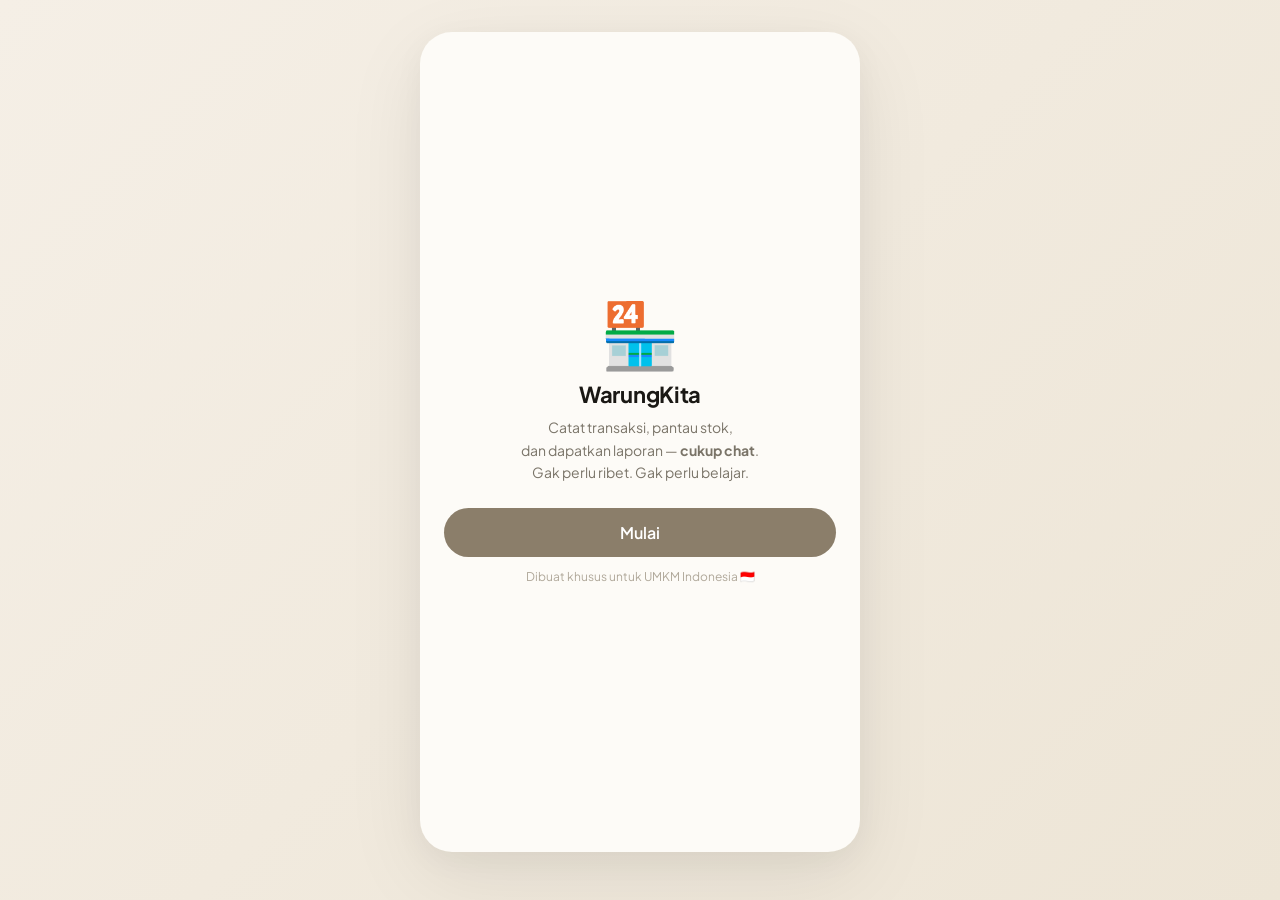
==== frontend/index.html @ 27dd6af1 "feat(warungkita): major feature overhaul — 8 core features + stress test fixes New features: - 100% " ====
<!DOCTYPE html>
<html lang="id">
<head>
<meta charset="UTF-8">
<meta name="viewport" content="width=device-width, initial-scale=1.0, viewport-fit=cover">
<meta name="theme-color" content="#8b7e6a">
<meta name="apple-mobile-web-app-capable" content="yes">
<meta name="apple-mobile-web-app-status-bar-style" content="default">
<meta name="apple-mobile-web-app-title" content="WarungKita">
<meta name="mobile-web-app-capable" content="yes">
<meta name="description" content="Catat transaksi, pantau stok, dan dapatkan laporan — cukup chat. Khusus UMKM Indonesia.">
<title>WarungKita</title>
<link rel="icon" type="image/svg+xml" href="favicon.svg">
<link rel="apple-touch-icon" href="favicon.svg">
<link rel="manifest" href="manifest.json">
<link href="https://fonts.googleapis.com/css2?family=Plus+Jakarta+Sans:wght@400;500;600;700&display=swap" rel="stylesheet">
<link rel="stylesheet" href="style.css">
</head>
<body>

<div class="phone" id="app">

  <!-- ONBOARDING -->
  <div id="onboarding" class="onboarding active">
    <div class="onboard-icon">🏪</div>
    <div class="onboard-title">WarungKita</div>
    <div class="onboard-desc">
      Catat transaksi, pantau stok,<br>
      dan dapatkan laporan — <strong>cukup chat</strong>.<br>
      Gak perlu ribet. Gak perlu belajar.
    </div>
    <button class="start-btn" id="btnMulai">Mulai</button>
    <div class="tagline">Dibuat khusus untuk UMKM Indonesia 🇮🇩</div>
  </div>

  <!-- SETUP NAMA WARUNG -->
  <div id="setup" class="onboarding">
    <div class="onboard-icon">✍️</div>
    <div class="onboard-title">Nama Warung</div>
    <div class="onboard-desc">Masukin nama warung kamu biar<br>kita bisa bantu catat jualan~</div>
    <input type="text" class="setup-input" id="inputNama" placeholder="Contoh: Soto Sapi Nana Wulan">
    <button class="start-btn" id="btnSetup" style="margin-top:16px">Gas mulai 👍</button>
  </div>

  <!-- MAIN CHAT -->
  <div id="main-chat" class="main-chat">
    <!-- HEADER -->
    <div class="header">
      <div class="header-top">
        <div class="header-left">
          <span class="header-title">WarungKita</span>
          <button class="tutup-btn" id="btnTutupHeader">🔒 Tutup</button>
        </div>
        <div class="header-actions">
          <button class="header-icon-btn" id="btnInstallManual" title="Pasang sebagai app" aria-label="Pasang app">
            <svg viewBox="0 0 24 24" fill="none" stroke="currentColor" stroke-width="2.4" stroke-linecap="round" stroke-linejoin="round" aria-hidden="true">
              <path d="M21 15v4a2 2 0 0 1-2 2H5a2 2 0 0 1-2-2v-4"/>
              <polyline points="7 10 12 15 17 10"/>
              <line x1="12" y1="15" x2="12" y2="3"/>
            </svg>
          </button>
          <button class="header-icon" id="btnReset" title="Reset data" aria-label="Reset data">
            <svg viewBox="0 0 24 24" fill="none" stroke="currentColor" stroke-width="2.2" stroke-linecap="round" stroke-linejoin="round" aria-hidden="true">
              <circle cx="12" cy="12" r="3"/>
              <path d="M19.4 15a1.65 1.65 0 0 0 .33 1.82l.06.06a2 2 0 0 1 0 2.83 2 2 0 0 1-2.83 0l-.06-.06a1.65 1.65 0 0 0-1.82-.33 1.65 1.65 0 0 0-1 1.51V21a2 2 0 0 1-4 0v-.09A1.65 1.65 0 0 0 9 19.4a1.65 1.65 0 0 0-1.82.33l-.06.06a2 2 0 0 1-2.83 0 2 2 0 0 1 0-2.83l.06-.06a1.65 1.65 0 0 0 .33-1.82 1.65 1.65 0 0 0-1.51-1H3a2 2 0 0 1 0-4h.09A1.65 1.65 0 0 0 4.6 9a1.65 1.65 0 0 0-.33-1.82l-.06-.06a2 2 0 0 1 0-2.83 2 2 0 0 1 2.83 0l.06.06a1.65 1.65 0 0 0 1.82.33H9a1.65 1.65 0 0 0 1-1.51V3a2 2 0 0 1 4 0v.09a1.65 1.65 0 0 0 1 1.51 1.65 1.65 0 0 0 1.82-.33l.06-.06a2 2 0 0 1 2.83 0 2 2 0 0 1 0 2.83l-.06.06a1.65 1.65 0 0 0-.33 1.82V9a1.65 1.65 0 0 0 1.51 1H21a2 2 0 0 1 0 4h-.09a1.65 1.65 0 0 0-1.51 1z"/>
            </svg>
          </button>
        </div>
      </div>
      <div class="warung-name" id="displayNama">-</div>
      <div class="warung-status" id="statusBar">
        <span class="dot" id="statusDot"></span>
        <span id="statusText">Siap bantu catat transaksi</span>
      </div>
    </div>

    <!-- QUICK ACTIONS -->
    <div class="quick-actions" id="quickActions">
      <button class="q-chip" data-cmd="catat">📝 Catat jualan</button>
      <button class="q-chip" data-cmd="pengeluaran">💸 Pengeluaran</button>
      <button class="q-chip" data-cmd="riwayat">📋 Riwayat</button>
      <button class="q-chip" data-cmd="laporan">📊 Laporan hari ini</button>
      <button class="q-chip" data-cmd="stok">📦 Cek stok</button>
      <button class="q-chip" data-cmd="utang">💳 Utang</button>
      <button class="q-chip" data-cmd="target">🎯 Target</button>
      <button class="q-chip" data-cmd="tutup">🔒 Tutup</button>
      <button class="q-chip" data-cmd="buka">🌅 Buka lagi</button>
    </div>

    <!-- CHAT AREA -->
    <div class="chat-area" id="chatArea">
      <!-- messages rendered here by JS -->
    </div>

    <!-- INPUT BAR -->
    <div class="input-bar" id="inputBar">
      <input class="input-field" id="chatInput" type="text" placeholder="Ketik di sini..." autocomplete="off" autocorrect="off" autocapitalize="off" spellcheck="false">
      <button class="send-btn" id="btnSend" aria-label="Kirim pesan">➤</button>
    </div>
  </div>

  <!-- MODALS -->
  <div class="modal-overlay" id="modalTutup">
    <div class="modal-box">
      <div class="modal-icon">🛌</div>
      <div class="modal-title">Mau tutup warung sekarang?</div>
      <div class="modal-desc">Nanti kita rekap dulu jualan hari ini yaa~</div>
      <div class="modal-actions">
        <button class="modal-btn secondary" onclick="closeModal('modalTutup')">Nanti dulu</button>
        <button class="modal-btn primary" id="btnTutupYa">Mau 👍</button>
      </div>
    </div>
  </div>

  <div class="modal-overlay" id="modalRekap">
    <div class="modal-box" style="text-align:left">
      <div class="modal-icon" style="text-align:center">📋</div>
      <div class="modal-title" style="text-align:center">Rekap Hari Ini</div>
      <div class="modal-desc" style="text-align:center" id="rekapDate">-</div>
      <div id="rekapContent"></div>
      <div class="rekap-share-row" id="rekapShareRow" style="display:none">
        <button class="modal-btn secondary" id="btnRekapCopy" style="flex:1;min-width:0">📋 Salin Laporan</button>
        <button class="modal-btn green" id="btnRekapWA" style="flex:1;min-width:0">🔗 Share WhatsApp</button>
      </div>
      <div class="modal-actions" style="flex-direction:column;margin-top:16px">
        <button class="modal-btn primary" style="width:100%" id="btnRekapTutup">Sip, tutup 👌</button>
      </div>
    </div>
  </div>

  <div class="modal-overlay" id="modalBuka">
    <div class="modal-box">
      <div class="modal-icon">🤔</div>
      <div class="modal-title" id="modalBukaTitle">Masih awal nih..</div>
      <div class="modal-desc" id="modalBukaDesc">-</div>
      <div class="modal-actions">
        <button class="modal-btn secondary" id="btnBukaTutup">Gpp, tutup aja</button>
        <button class="modal-btn green" id="btnBukaLanjut">Mau 👍</button>
      </div>
    </div>
  </div>

  <div class="closed-overlay" id="closedOverlay">
    <div class="closed-icon">🌙</div>
    <div class="closed-title">Warung Tutup</div>
    <div class="closed-desc">Udah selesai jualan hari ini?<br>Tenang, datanya aman tersimpan.</div>
    <button class="buka-btn" id="btnBukaLagi">🔓 Buka lagi</button>
  </div>

</div>

<!-- PWA INSTALL BANNER -->
<div class="install-banner" id="installBanner" role="dialog" aria-label="Install WarungKita">
  <div class="install-banner-icon">🏪</div>
  <div class="install-banner-text">
    <div class="install-banner-title">Pasang WarungKita</div>
    <div class="install-banner-desc">Akses cepet dari home screen</div>
  </div>
  <button class="install-banner-btn" id="installBtn">Pasang</button>
  <button class="install-banner-close" id="installClose" aria-label="Tutup">✕</button>
</div>

<script src="app.js"></script>
</body>
</html>
---- frontend/style.css ----
/* ===== WarungKita - Responsive + PWA-Ready ===== */
*{margin:0;padding:0;box-sizing:border-box}
:root{
  --bg:#FDFBF7;
  --sage:#8b7e6a;
  --sage-dark:#6f6253;
  --sage-light:#a0937e;
  --ink:#1a1814;
  --ink-soft:#5a5245;
  --line:#e8e3d9;
  --chip:#f0ede6;
  --green:#6fcf97;
  --red:#eb5757;
  --radius:32px;
  --shadow:0 24px 80px rgba(0,0,0,0.08),0 8px 32px rgba(0,0,0,0.04);
}
/* CRITICAL: lock the outer viewport so .phone stays perfectly solid during
   Android Chrome URL bar collapse/expand gestures. The flex centering + body
   scroll chain caused the entire UI to drift up/down on touch. We instead
   use fixed positioning: the body becomes a single-positioned wrapper, .phone
   fills the entire viewport (minus safe-area), and inner .chat-area handles
   scrolling. */
html,body{
  height:100%;
  overflow:hidden;
  position:fixed;
  top:0;left:0;right:0;bottom:0;
  width:100%;
  overscroll-behavior:none;
  touch-action:manipulation;
}
body{
  font-family:'Plus Jakarta Sans',-apple-system,BlinkMacSystemFont,sans-serif;
  background:#FDFBF7;
  padding:env(safe-area-inset-top) env(safe-area-inset-right) env(safe-area-inset-bottom) env(safe-area-inset-left);
  -webkit-font-smoothing:antialiased;
  -webkit-tap-highlight-color:transparent;
}
.phone{
  width:100%;max-width:420px;margin:0 auto;background:var(--bg);
  border-radius:0;overflow:hidden;position:relative;
  height:100%;display:flex;flex-direction:column;
  box-shadow:var(--shadow);
}
/* Re-add rounded corners when there's enough height (>= 700px) */
@media (min-height:700px){
  body{padding:16px;padding-top:max(16px,env(safe-area-inset-top));padding-bottom:max(16px,env(safe-area-inset-bottom))}
  .phone{border-radius:var(--radius);height:calc(100% - 32px);max-height:900px}
}

/* HEADER */
.header{background:linear-gradient(135deg,#8b7e6a,#a0937e);padding:20px 20px 16px;color:#fff;flex-shrink:0;position:relative}
.header-top{display:flex;justify-content:space-between;align-items:center;margin-bottom:4px;min-height:36px}
.header-left{display:flex;align-items:center;gap:8px;flex:1;min-width:0}
.header-title{font-size:13px;font-weight:500;opacity:0.85;letter-spacing:0.3px;white-space:nowrap;overflow:hidden;text-overflow:ellipsis}
.header-actions{display:flex;align-items:center;gap:8px;flex-shrink:0}
.header-icon-btn{
  width:36px;height:36px;
  background:rgba(255,255,255,0.2);border:1.5px solid rgba(255,255,255,0.35);border-radius:50%;
  display:flex;align-items:center;justify-content:center;
  cursor:pointer;
  -webkit-tap-highlight-color:transparent;
  transition:transform 0.15s,background 0.15s;
  flex-shrink:0;
}
.header-icon-btn:active{transform:scale(0.92);background:rgba(255,255,255,0.3)}
.header-icon-btn svg{width:18px;height:18px;display:block;color:#fff;stroke-width:2.4}
.tutup-btn{padding:6px 14px;background:rgba(255,255,255,0.2);border:1.5px solid rgba(255,255,255,0.35);border-radius:16px;color:#fff;font-size:12px;font-weight:500;cursor:pointer;font-family:inherit;transition:background 0.2s;-webkit-tap-highlight-color:transparent}
.tutup-btn:active{background:rgba(255,255,255,0.35)}
/* GEAR ICON — solid white circle + visible dark SVG for contrast */
.header-icon{
  width:36px;height:36px;
  background:#fff;border:2px solid #fff;border-radius:50%;
  display:flex;align-items:center;justify-content:center;
  cursor:pointer;
  box-shadow:0 2px 10px rgba(0,0,0,0.25);
  -webkit-tap-highlight-color:transparent;
  transition:transform 0.15s,box-shadow 0.15s;
  flex-shrink:0;
}
.header-icon:active{transform:scale(0.92);box-shadow:0 1px 4px rgba(0,0,0,0.25)}
.header-icon svg{width:20px;height:20px;display:block;color:#3a342a;stroke-width:2.5}
.warung-name{font-size:20px;font-weight:700;letter-spacing:-0.3px;line-height:1.2;overflow:hidden;text-overflow:ellipsis}
.warung-status{font-size:13px;opacity:0.9;margin-top:2px;display:flex;align-items:center;gap:6px}
.dot{width:7px;height:7px;background:#6fcf97;border-radius:50%;display:inline-block;box-shadow:0 0 0 2px rgba(111,207,151,0.25)}
.dot.merah{background:#eb5757;box-shadow:0 0 0 2px rgba(235,87,87,0.25)}

/* QUICK ACTIONS */
.quick-actions{
  display:flex;gap:8px;padding:12px 16px;overflow-x:auto;scrollbar-width:none;
  flex-shrink:0;-webkit-overflow-scrolling:touch;
  position:relative;scroll-behavior:smooth;
}
/* Right-edge fade indicator — pseudo overlay for reliable rendering */
.quick-actions::after{
  content:"";position:absolute;top:0;right:0;bottom:0;width:48px;
  background:linear-gradient(to right,rgba(253,251,247,0) 0%,rgba(253,251,247,0.95) 70%,var(--bg) 100%);
  pointer-events:none;border-radius:0 var(--radius) 0 0;
  transition:opacity 0.2s;
}
/* Hide fade when scrolled to end */
.quick-actions.scrolled-end::after{opacity:0}
.q-chip-chevron{
  display:inline-flex;align-items:center;justify-content:center;
  width:28px;height:28px;border-radius:50%;
  background:transparent;color:var(--sage);cursor:pointer;border:none;
  flex-shrink:0;-webkit-tap-highlight-color:transparent;
  margin-left:auto;align-self:center;transition:background 0.2s;
}
.q-chip-chevron:active{background:var(--chip)}
.quick-actions::-webkit-scrollbar{display:none}
.q-chip{padding:8px 14px;background:var(--chip);border-radius:20px;font-size:12px;color:var(--ink-soft);white-space:nowrap;border:none;cursor:pointer;font-family:inherit;font-weight:500;transition:background 0.2s;-webkit-tap-highlight-color:transparent}
.q-chip:active{background:#e3dcd0}

/* CHAT AREA */
.chat-area{flex:1;overflow-y:auto;padding:12px 16px;scroll-behavior:smooth;-webkit-overflow-scrolling:touch}
.chat-area::-webkit-scrollbar{width:0}
.date-label{text-align:center;font-size:11px;color:#b0a89a;margin-bottom:12px;font-weight:500}

/* MESSAGES */
.msg-row{display:flex;margin-bottom:10px}
.msg-row.in{justify-content:flex-start}
.msg-row.out{justify-content:flex-end}
.msg{max-width:85%;padding:11px 15px;border-radius:20px;font-size:14px;line-height:1.5;position:relative;word-break:break-word;overflow-wrap:break-word}
.msg.in{background:#f0ede6;color:var(--ink);border-bottom-left-radius:6px}
.msg.out{background:var(--sage);color:#fff;border-bottom-right-radius:6px}
.msg-time{font-size:10px;color:inherit;opacity:0.55;text-align:right;margin-top:3px}
.msg.out .msg-time{color:rgba(255,255,255,0.7)}
.msg.in .msg-time{color:#8b8b8b}
.msg.bot{background:#fff;border:1.5px solid var(--line);border-bottom-left-radius:6px;box-shadow:0 2px 8px rgba(0,0,0,0.03)}
.msg.bot .bot-name{font-weight:600;color:var(--sage);font-size:12px;margin-bottom:3px}
.check-green{display:inline-block;width:14px;height:14px;background:var(--green);border-radius:50%;color:#fff;font-size:9px;text-align:center;line-height:14px;margin-left:4px;vertical-align:middle}

/* BUTTONS IN CHAT */
.chat-btns{display:flex;gap:8px;margin-top:8px;flex-wrap:wrap}
.ok-btn{padding:6px 18px;background:var(--sage);color:#fff;border-radius:20px;font-size:13px;font-weight:500;border:none;cursor:pointer;font-family:inherit;-webkit-tap-highlight-color:transparent}
.ok-btn:active{transform:scale(0.95)}
.koreksi-btn{padding:6px 14px;background:transparent;color:var(--sage);border-radius:20px;font-size:13px;font-weight:500;border:1.5px solid #d4cdbe;cursor:pointer;font-family:inherit;-webkit-tap-highlight-color:transparent}
.koreksi-btn:active{transform:scale(0.95)}

/* INPUT BAR */
.input-bar{padding:10px 16px calc(18px + env(safe-area-inset-bottom));display:flex;gap:8px;align-items:center;flex-shrink:0;background:var(--bg);border-top:1px solid var(--line)}
.input-field{flex:1;min-width:0;padding:12px 18px;border:1.5px solid var(--line);border-radius:24px;font-family:inherit;font-size:14px;background:#fff;color:var(--ink);outline:none;transition:border 0.2s}
.input-field:focus{border-color:var(--sage)}
.input-field::placeholder{color:#c4bdb0}
.send-btn{width:46px;height:46px;background:var(--sage);border-radius:50%;border:none;color:#fff;font-size:18px;cursor:pointer;display:flex;align-items:center;justify-content:center;flex-shrink:0;transition:transform 0.15s;-webkit-tap-highlight-color:transparent}
.send-btn:active{transform:scale(0.9)}
.send-btn:disabled{background:#d4cdbe;cursor:not-allowed}

/* ONBOARDING */
.onboarding{display:none;padding:32px 24px;text-align:center;flex:1;justify-content:center;flex-direction:column}
.onboarding.active{display:flex}
.onboard-icon{font-size:64px;margin-bottom:16px;line-height:1}
.onboard-icon img{width:96px;height:96px;display:block;margin:0 auto 16px}
.onboard-title{font-size:22px;font-weight:700;color:var(--ink);margin-bottom:8px;letter-spacing:-0.3px}
.onboard-desc{font-size:14px;color:#7a7468;line-height:1.6;margin-bottom:24px}
.start-btn{padding:14px 40px;background:var(--sage);color:#fff;border:none;border-radius:28px;font-size:16px;font-weight:600;cursor:pointer;font-family:inherit;transition:transform 0.2s;-webkit-tap-highlight-color:transparent}
.start-btn:active{transform:scale(0.96)}
.tagline{font-size:12px;color:#b0a89a;margin-top:12px}
.setup-input{width:100%;padding:14px 18px;border:1.5px solid var(--line);border-radius:16px;font-family:inherit;font-size:16px;background:#fff;color:var(--ink);outline:none;text-align:center;transition:border 0.2s}
.setup-input:focus{border-color:var(--sage)}
.main-chat{display:none;flex:1;flex-direction:column;overflow:hidden}
.main-chat.active{display:flex}

/* MODALS */
.modal-overlay{display:none;position:fixed;top:0;left:0;right:0;bottom:0;background:rgba(0,0,0,0.45);z-index:100;justify-content:center;align-items:center;padding:24px}
.modal-overlay.active{display:flex}
.modal-box{background:var(--bg);border-radius:24px;padding:28px 24px 20px;max-width:360px;width:100%;text-align:center;box-shadow:0 24px 80px rgba(0,0,0,0.15);animation:modalIn 0.25s ease;max-height:85vh;overflow-y:auto}
@keyframes modalIn{from{transform:scale(0.94);opacity:0}to{transform:scale(1);opacity:1}}
.modal-icon{font-size:48px;margin-bottom:12px}
.modal-title{font-size:18px;font-weight:700;color:var(--ink);margin-bottom:6px}
.modal-desc{font-size:14px;color:#7a7468;line-height:1.5;margin-bottom:20px}
.modal-actions{display:flex;gap:10px;justify-content:center;flex-wrap:wrap}
.modal-btn{padding:12px 24px;border-radius:24px;font-size:15px;font-weight:600;border:none;cursor:pointer;font-family:inherit;min-width:120px;transition:transform 0.2s;-webkit-tap-highlight-color:transparent}
.modal-btn:active{transform:scale(0.96)}
.modal-btn.primary{background:var(--sage);color:#fff}
.modal-btn.secondary{background:var(--chip);color:var(--ink-soft)}
.modal-btn.green{background:var(--green);color:var(--ink)}

/* REKAP TABLE */
.rekap-card{background:#f8f6f1;border-radius:16px;padding:12px 16px;text-align:left}
.r-line{display:flex;justify-content:space-between;font-size:13px;padding:3px 0;gap:8px}
.r-lbl{color:var(--ink-soft);flex:1}
.r-val{font-weight:600;color:var(--ink);text-align:right;white-space:nowrap}
.r-untung .r-lbl,.r-untung .r-val{color:#2f7d4f;font-weight:700}
.rekap-divider{height:1px;background:var(--line);margin:6px 0}
.rekap-share-row{display:flex;gap:8px;margin-top:12px}

/* PROGRESS BAR */
.progress-wrap{margin:6px 0 2px}
.progress-bar{width:100%;height:10px;background:#e8e3d9;border-radius:8px;overflow:hidden;position:relative}
.progress-fill{height:100%;background:linear-gradient(90deg,#6fcf97,#3a9d63);border-radius:8px;transition:width 0.4s ease}
.progress-bar.over .progress-fill{background:linear-gradient(90deg,#f0c75e,#d9a441)}
.progress-label{font-size:11px;color:var(--ink-soft);margin-top:3px;text-align:right}

/* RIWAYAT ITEM */
.riwayat-item{background:#fff;border:1px solid var(--line);border-radius:12px;padding:8px 10px;margin:6px 0;font-size:12px}
.riwayat-id{font-size:11px;color:#b0a89a;margin-bottom:3px;font-weight:500}
.riwayat-line{color:var(--ink-soft);line-height:1.6}
.riwayat-total{color:var(--ink);margin-top:3px;padding-top:3px;border-top:1px dashed var(--line)}

/* CLOSED OVERLAY */
.closed-overlay{display:none;position:absolute;top:0;left:0;right:0;bottom:0;background:rgba(0,0,0,0.65);z-index:50;backdrop-filter:blur(4px);justify-content:center;align-items:center;flex-direction:column;padding:32px;color:#fff;text-align:center;border-radius:var(--radius)}
.closed-overlay.active{display:flex}
.closed-icon{font-size:56px;margin-bottom:16px;opacity:0.9}
.closed-title{font-size:20px;font-weight:700;margin-bottom:4px}
.closed-desc{font-size:14px;opacity:0.8;line-height:1.5;margin-bottom:20px}
.buka-btn{padding:14px 40px;background:var(--green);color:var(--ink);border:none;border-radius:28px;font-size:16px;font-weight:700;cursor:pointer;font-family:inherit;transition:transform 0.2s;-webkit-tap-highlight-color:transparent}
.buka-btn:active{transform:scale(0.96)}

/* PWA INSTALL BANNER */
.install-banner{display:none;position:fixed;left:16px;right:16px;bottom:calc(16px + env(safe-area-inset-bottom));background:var(--ink);color:#fff;border-radius:18px;padding:14px 16px;z-index:200;box-shadow:0 12px 40px rgba(0,0,0,0.25);align-items:center;gap:12px;animation:slideUp 0.3s ease}
.install-banner.show{display:flex}
@keyframes slideUp{from{transform:translateY(120%);opacity:0}to{transform:translateY(0);opacity:1}}
.install-banner-icon{width:44px;height:44px;background:#fff;border-radius:10px;display:flex;align-items:center;justify-content:center;font-size:24px;flex-shrink:0}
.install-banner-text{flex:1;min-width:0}
.install-banner-title{font-size:13px;font-weight:600;line-height:1.2}
.install-banner-desc{font-size:11px;opacity:0.75;margin-top:2px}
.install-banner-btn{padding:8px 14px;background:var(--sage);color:#fff;border:none;border-radius:14px;font-size:12px;font-weight:600;cursor:pointer;font-family:inherit;flex-shrink:0;-webkit-tap-highlight-color:transparent}
.install-banner-close{background:transparent;border:none;color:#fff;opacity:0.5;font-size:18px;cursor:pointer;padding:4px;-webkit-tap-highlight-color:transparent}

/* RESPONSIVE — TABLET & DESKTOP */
@media(min-width:768px){
  body{padding:24px}
  .phone{max-width:440px;height:min(820px,calc(100vh - 48px))}
}
@media(min-width:1024px){
  body{padding:32px;background:linear-gradient(135deg,#f5efe6 0%,#ede5d6 100%)}
  .phone{max-width:440px}
}

/* RESPONSIVE — MOBILE BREAKPOINTS */
@media(max-width:480px){
  body{padding:0}
  .phone{border-radius:0;height:100dvh;height:100vh;box-shadow:none}
  .closed-overlay{border-radius:0}
}
@media(max-width:380px){
  /* Small phones — squeeze padding + font sizes */
  .header{padding:16px 14px 12px}
  .header-title{font-size:12px}
  .warung-name{font-size:18px}
  .warung-status{font-size:12px}
  .header-icon{width:32px;height:32px}
  .header-icon svg{width:16px;height:16px}
  .tutup-btn{padding:5px 10px;font-size:11px}
  .quick-actions{padding:10px 12px}
  .q-chip{padding:7px 12px;font-size:11px}
  .chat-area{padding:10px 12px}
  .msg{font-size:13px;padding:10px 13px}
  .input-bar{padding:8px 12px calc(14px + env(safe-area-inset-bottom));gap:6px}
  .input-field{padding:10px 14px;font-size:13px}
  .send-btn{width:42px;height:42px;font-size:16px}
  .modal-box{padding:24px 18px 16px}
  .modal-title{font-size:16px}
  .modal-desc{font-size:13px}
  .modal-btn{padding:10px 20px;font-size:14px;min-width:100px}
}
@media(max-width:320px){
  /* iPhone SE / very small */
  .onboard-icon{font-size:48px}
  .onboard-title{font-size:18px}
  .onboard-desc{font-size:13px}
  .start-btn{padding:12px 32px;font-size:14px}
  .warung-name{font-size:16px}
  .header-icon{width:30px;height:30px}
  .header-icon svg{width:15px;height:15px}
}
@media(max-height:600px){
  /* Short screens (landscape phone) */
  .phone{height:100vh;border-radius:0;box-shadow:none}
  .onboarding{padding:20px 24px}
  .onboard-icon{font-size:48px;margin-bottom:8px}
  .onboard-desc{margin-bottom:16px}
}
@media(prefers-color-scheme:dark){
  /* Dark mode hint (not full impl, just safe defaults) */
  :root{--bg:#FDFBF7} /* keep cream for now */
}

/* iOS input zoom prevention */
@supports(-webkit-touch-callout:none){
  .input-field,.setup-input{font-size:16px}
}

/* Reduce motion for accessibility */
@media(prefers-reduced-motion:reduce){
  *{animation-duration:0.01ms!important;animation-iteration-count:1!important;transition-duration:0.01ms!important}
}
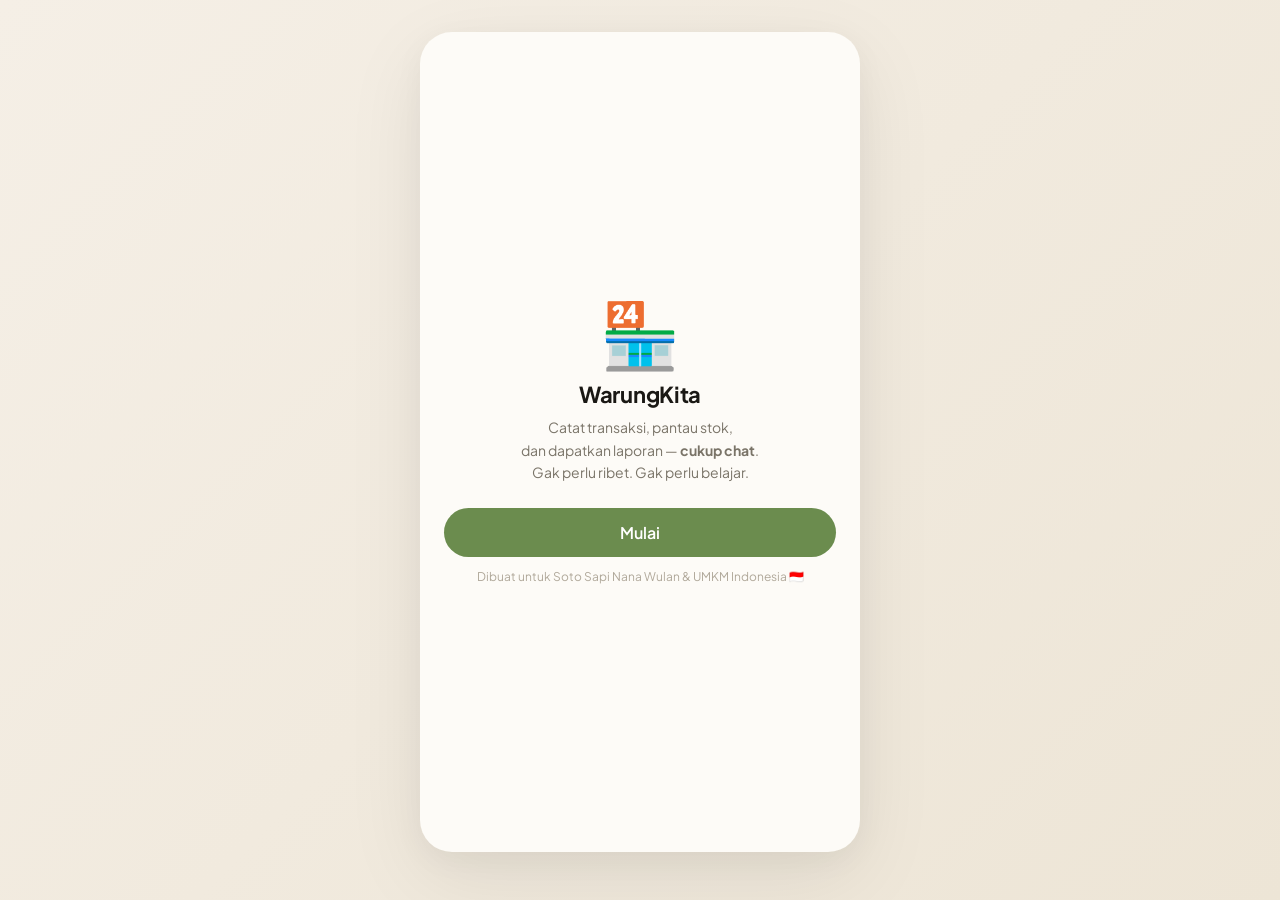
==== commit b607e293: "security: move B.AI API keys from client to Vercel serverless function - Create /api/genai.js server" ====
--- a/frontend/index.html
+++ b/frontend/index.html
@@ -3,12 +3,13 @@
 <head>
 <meta charset="UTF-8">
 <meta name="viewport" content="width=device-width, initial-scale=1.0, viewport-fit=cover">
-<meta name="theme-color" content="#8b7e6a">
+<meta name="theme-color" content="#6b8c4e">
 <meta name="apple-mobile-web-app-capable" content="yes">
 <meta name="apple-mobile-web-app-status-bar-style" content="default">
 <meta name="apple-mobile-web-app-title" content="WarungKita">
 <meta name="mobile-web-app-capable" content="yes">
 <meta name="description" content="Catat transaksi, pantau stok, dan dapatkan laporan — cukup chat. Khusus UMKM Indonesia.">
+<meta name="dicoding:email" content="daffahaidar1501@gmail.com">
 <title>WarungKita</title>
 <link rel="icon" type="image/svg+xml" href="favicon.svg">
 <link rel="apple-touch-icon" href="favicon.svg">
@@ -30,7 +31,7 @@
       Gak perlu ribet. Gak perlu belajar.
     </div>
     <button class="start-btn" id="btnMulai">Mulai</button>
-    <div class="tagline">Dibuat khusus untuk UMKM Indonesia 🇮🇩</div>
+    <div class="tagline">Dibuat untuk Soto Sapi Nana Wulan & UMKM Indonesia 🇮🇩</div>
   </div>
 
   <!-- SETUP NAMA WARUNG -->
@@ -51,21 +52,23 @@
           <span class="header-title">WarungKita</span>
           <button class="tutup-btn" id="btnTutupHeader">🔒 Tutup</button>
         </div>
-        <div class="header-actions">
-          <button class="header-icon-btn" id="btnInstallManual" title="Pasang sebagai app" aria-label="Pasang app">
-            <svg viewBox="0 0 24 24" fill="none" stroke="currentColor" stroke-width="2.4" stroke-linecap="round" stroke-linejoin="round" aria-hidden="true">
-              <path d="M21 15v4a2 2 0 0 1-2 2H5a2 2 0 0 1-2-2v-4"/>
-              <polyline points="7 10 12 15 17 10"/>
-              <line x1="12" y1="15" x2="12" y2="3"/>
-            </svg>
-          </button>
-          <button class="header-icon" id="btnReset" title="Reset data" aria-label="Reset data">
-            <svg viewBox="0 0 24 24" fill="none" stroke="currentColor" stroke-width="2.2" stroke-linecap="round" stroke-linejoin="round" aria-hidden="true">
-              <circle cx="12" cy="12" r="3"/>
-              <path d="M19.4 15a1.65 1.65 0 0 0 .33 1.82l.06.06a2 2 0 0 1 0 2.83 2 2 0 0 1-2.83 0l-.06-.06a1.65 1.65 0 0 0-1.82-.33 1.65 1.65 0 0 0-1 1.51V21a2 2 0 0 1-4 0v-.09A1.65 1.65 0 0 0 9 19.4a1.65 1.65 0 0 0-1.82.33l-.06.06a2 2 0 0 1-2.83 0 2 2 0 0 1 0-2.83l.06-.06a1.65 1.65 0 0 0 .33-1.82 1.65 1.65 0 0 0-1.51-1H3a2 2 0 0 1 0-4h.09A1.65 1.65 0 0 0 4.6 9a1.65 1.65 0 0 0-.33-1.82l-.06-.06a2 2 0 0 1 0-2.83 2 2 0 0 1 2.83 0l.06.06a1.65 1.65 0 0 0 1.82.33H9a1.65 1.65 0 0 0 1-1.51V3a2 2 0 0 1 4 0v.09a1.65 1.65 0 0 0 1 1.51 1.65 1.65 0 0 0 1.82-.33l.06-.06a2 2 0 0 1 2.83 0 2 2 0 0 1 0 2.83l-.06.06a1.65 1.65 0 0 0-.33 1.82V9a1.65 1.65 0 0 0 1.51 1H21a2 2 0 0 1 0 4h-.09a1.65 1.65 0 0 0-1.51 1z"/>
-            </svg>
-          </button>
-        </div>
+      </div>
+      <div class="header-actions-left">
+        <button class="header-icon-btn" id="btnInstallManual" title="Pasang sebagai app" aria-label="Pasang app">
+          <svg viewBox="0 0 24 24" fill="none" stroke="currentColor" stroke-width="2.4" stroke-linecap="round" stroke-linejoin="round" aria-hidden="true">
+            <path d="M21 15v4a2 2 0 0 1-2 2H5a2 2 0 0 1-2-2v-4"/>
+            <polyline points="7 10 12 15 17 10"/>
+            <line x1="12" y1="15" x2="12" y2="3"/>
+          </svg>
+          <span class="btn-fallback" aria-hidden="true">⬇</span>
+        </button>
+        <button class="header-icon-btn" id="btnReset" title="Pengaturan" aria-label="Pengaturan">
+          <svg viewBox="0 0 24 24" fill="none" stroke="currentColor" stroke-width="2.4" stroke-linecap="round" stroke-linejoin="round" aria-hidden="true">
+            <circle cx="12" cy="12" r="3"/>
+            <path d="M19.4 15a1.65 1.65 0 0 0 .33 1.82l.06.06a2 2 0 0 1 0 2.83 2 2 0 0 1-2.83 0l-.06-.06a1.65 1.65 0 0 0-1.82-.33 1.65 1.65 0 0 0-1 1.51V21a2 2 0 0 1-4 0v-.09A1.65 1.65 0 0 0 9 19.4a1.65 1.65 0 0 0-1.82.33l-.06.06a2 2 0 0 1-2.83 0 2 2 0 0 1 0-2.83l.06-.06a1.65 1.65 0 0 0 .33-1.82 1.65 1.65 0 0 0-1.51-1H3a2 2 0 0 1 0-4h.09A1.65 1.65 0 0 0 4.6 9a1.65 1.65 0 0 0-.33-1.82l-.06-.06a2 2 0 0 1 0-2.83 2 2 0 0 1 2.83 0l.06.06a1.65 1.65 0 0 0 1.82.33H9a1.65 1.65 0 0 0 1-1.51V3a2 2 0 0 1 4 0v.09a1.65 1.65 0 0 0 1 1.51 1.65 1.65 0 0 0 1.82-.33l.06-.06a2 2 0 0 1 2.83 0 2 2 0 0 1 0 2.83l-.06.06a1.65 1.65 0 0 0-.33 1.82V9a1.65 1.65 0 0 0 1.51 1H21a2 2 0 0 1 0 4h-.09a1.65 1.65 0 0 0-1.51 1z"/>
+          </svg>
+          <span class="btn-fallback" aria-hidden="true">⚙</span>
+        </button>
       </div>
       <div class="warung-name" id="displayNama">-</div>
       <div class="warung-status" id="statusBar">
@@ -76,16 +79,15 @@
 
     <!-- QUICK ACTIONS -->
     <div class="quick-actions" id="quickActions">
-      <button class="q-chip" data-cmd="catat">📝 Catat jualan</button>
-      <button class="q-chip" data-cmd="pengeluaran">💸 Pengeluaran</button>
-      <button class="q-chip" data-cmd="riwayat">📋 Riwayat</button>
-      <button class="q-chip" data-cmd="laporan">📊 Laporan hari ini</button>
-      <button class="q-chip" data-cmd="stok">📦 Cek stok</button>
+      <button class="q-chip" data-cmd="jual">📝 Jual</button>
+      <button class="q-chip" data-cmd="laporan">📊 Laporan</button>
+      <button class="q-chip" data-cmd="stok">📦 Stok</button>
       <button class="q-chip" data-cmd="utang">💳 Utang</button>
-      <button class="q-chip" data-cmd="target">🎯 Target</button>
       <button class="q-chip" data-cmd="tutup">🔒 Tutup</button>
-      <button class="q-chip" data-cmd="buka">🌅 Buka lagi</button>
     </div>
+
+    <!-- QUICK-SELL BUTTONS (stok items) -->
+    <div class="quick-sell" id="quickSell" style="display:none"></div>
 
     <!-- CHAT AREA -->
     <div class="chat-area" id="chatArea">
@@ -160,6 +162,7 @@
   <button class="install-banner-close" id="installClose" aria-label="Tutup">✕</button>
 </div>
 
-<script src="app.js"></script>
+<script src="genai.js?v=2"></script>
+<script src="app.js?v=2"></script>
 </body>
 </html>
--- a/frontend/style.css
+++ b/frontend/style.css
@@ -2,9 +2,9 @@
 *{margin:0;padding:0;box-sizing:border-box}
 :root{
   --bg:#FDFBF7;
-  --sage:#8b7e6a;
-  --sage-dark:#6f6253;
-  --sage-light:#a0937e;
+  --sage:#6b8c4e;
+  --sage-dark:#55723c;
+  --sage-light:#82a566;
   --ink:#1a1814;
   --ink-soft:#5a5245;
   --line:#e8e3d9;
@@ -49,11 +49,11 @@
 }
 
 /* HEADER */
-.header{background:linear-gradient(135deg,#8b7e6a,#a0937e);padding:20px 20px 16px;color:#fff;flex-shrink:0;position:relative}
-.header-top{display:flex;justify-content:space-between;align-items:center;margin-bottom:4px;min-height:36px}
-.header-left{display:flex;align-items:center;gap:8px;flex:1;min-width:0}
-.header-title{font-size:13px;font-weight:500;opacity:0.85;letter-spacing:0.3px;white-space:nowrap;overflow:hidden;text-overflow:ellipsis}
-.header-actions{display:flex;align-items:center;gap:8px;flex-shrink:0}
+.header{background:linear-gradient(135deg,#6b8c4e,#82a566);padding:20px 20px 16px;color:#fff;flex-shrink:0;position:relative}
+.header-top{display:flex;flex-direction:column;align-items:stretch;margin-bottom:2px}
+.header-left{display:flex;align-items:center;gap:8px;flex:1;min-width:0;overflow:hidden}
+.header-title{font-size:13px;font-weight:500;opacity:0.85;letter-spacing:0.3px;white-space:nowrap;overflow:hidden;text-overflow:ellipsis;min-width:0}
+.header-actions-left{display:flex;align-items:center;gap:6px;margin-top:6px;margin-bottom:2px;justify-content:flex-start}
 .header-icon-btn{
   width:36px;height:36px;
   background:rgba(255,255,255,0.2);border:1.5px solid rgba(255,255,255,0.35);border-radius:50%;
@@ -64,24 +64,11 @@
   flex-shrink:0;
 }
 .header-icon-btn:active{transform:scale(0.92);background:rgba(255,255,255,0.3)}
-.header-icon-btn svg{width:18px;height:18px;display:block;color:#fff;stroke-width:2.4}
+.header-icon-btn svg{width:18px;height:18px;display:none;color:#fff;stroke-width:2.4}
+.header-icon-btn .btn-fallback{display:block;font-size:16px;line-height:1}
 .tutup-btn{padding:6px 14px;background:rgba(255,255,255,0.2);border:1.5px solid rgba(255,255,255,0.35);border-radius:16px;color:#fff;font-size:12px;font-weight:500;cursor:pointer;font-family:inherit;transition:background 0.2s;-webkit-tap-highlight-color:transparent}
 .tutup-btn:active{background:rgba(255,255,255,0.35)}
-/* GEAR ICON — solid white circle + visible dark SVG for contrast */
-.header-icon{
-  width:36px;height:36px;
-  background:#fff;border:2px solid #fff;border-radius:50%;
-  display:flex;align-items:center;justify-content:center;
-  cursor:pointer;
-  box-shadow:0 2px 10px rgba(0,0,0,0.25);
-  -webkit-tap-highlight-color:transparent;
-  transition:transform 0.15s,box-shadow 0.15s;
-  flex-shrink:0;
-}
-.header-icon:active{transform:scale(0.92);box-shadow:0 1px 4px rgba(0,0,0,0.25)}
-.header-icon svg{width:20px;height:20px;display:block;color:#3a342a;stroke-width:2.5}
 .warung-name{font-size:20px;font-weight:700;letter-spacing:-0.3px;line-height:1.2;overflow:hidden;text-overflow:ellipsis}
-.warung-status{font-size:13px;opacity:0.9;margin-top:2px;display:flex;align-items:center;gap:6px}
 .dot{width:7px;height:7px;background:#6fcf97;border-radius:50%;display:inline-block;box-shadow:0 0 0 2px rgba(111,207,151,0.25)}
 .dot.merah{background:#eb5757;box-shadow:0 0 0 2px rgba(235,87,87,0.25)}
 
@@ -91,15 +78,15 @@
   flex-shrink:0;-webkit-overflow-scrolling:touch;
   position:relative;scroll-behavior:smooth;
 }
-/* Right-edge fade indicator — pseudo overlay for reliable rendering */
-.quick-actions::after{
+/* Right-edge fade indicator — only when content overflows */
+.quick-actions:not(.no-scroll)::after{
   content:"";position:absolute;top:0;right:0;bottom:0;width:48px;
   background:linear-gradient(to right,rgba(253,251,247,0) 0%,rgba(253,251,247,0.95) 70%,var(--bg) 100%);
   pointer-events:none;border-radius:0 var(--radius) 0 0;
   transition:opacity 0.2s;
 }
-/* Hide fade when scrolled to end */
-.quick-actions.scrolled-end::after{opacity:0}
+/* Hide fade when scrolled to end OR when no scroll needed */
+.quick-actions.scrolled-end::after,.quick-actions.no-scroll::after{opacity:0}
 .q-chip-chevron{
   display:inline-flex;align-items:center;justify-content:center;
   width:28px;height:28px;border-radius:50%;
@@ -111,6 +98,20 @@
 .quick-actions::-webkit-scrollbar{display:none}
 .q-chip{padding:8px 14px;background:var(--chip);border-radius:20px;font-size:12px;color:var(--ink-soft);white-space:nowrap;border:none;cursor:pointer;font-family:inherit;font-weight:500;transition:background 0.2s;-webkit-tap-highlight-color:transparent}
 .q-chip:active{background:#e3dcd0}
+
+/* QUICK-SELL BUTTONS (stok items) */
+.quick-sell{
+  display:flex;gap:8px;padding:0 16px 8px;overflow-x:auto;scrollbar-width:none;
+  flex-shrink:0;-webkit-overflow-scrolling:touch;
+}
+.quick-sell::-webkit-scrollbar{display:none}
+.qs-btn{
+  padding:10px 16px;background:#fff;border:1.5px solid var(--sage);border-radius:24px;
+  font-size:13px;font-weight:600;color:var(--sage);white-space:nowrap;
+  cursor:pointer;font-family:inherit;transition:all 0.15s;
+  -webkit-tap-highlight-color:transparent;flex-shrink:0;
+}
+.qs-btn:active{background:var(--sage);color:#fff;transform:scale(0.96)}
 
 /* CHAT AREA */
 .chat-area{flex:1;overflow-y:auto;padding:12px 16px;scroll-behavior:smooth;-webkit-overflow-scrolling:touch}
@@ -241,8 +242,8 @@
   .header-title{font-size:12px}
   .warung-name{font-size:18px}
   .warung-status{font-size:12px}
-  .header-icon{width:32px;height:32px}
-  .header-icon svg{width:16px;height:16px}
+  .header-icon-btn{width:32px;height:32px}
+  .header-icon-btn svg{width:16px;height:16px}
   .tutup-btn{padding:5px 10px;font-size:11px}
   .quick-actions{padding:10px 12px}
   .q-chip{padding:7px 12px;font-size:11px}
@@ -263,8 +264,8 @@
   .onboard-desc{font-size:13px}
   .start-btn{padding:12px 32px;font-size:14px}
   .warung-name{font-size:16px}
-  .header-icon{width:30px;height:30px}
-  .header-icon svg{width:15px;height:15px}
+  .header-icon-btn{width:30px;height:30px}
+  .header-icon-btn svg{width:15px;height:15px}
 }
 @media(max-height:600px){
   /* Short screens (landscape phone) */
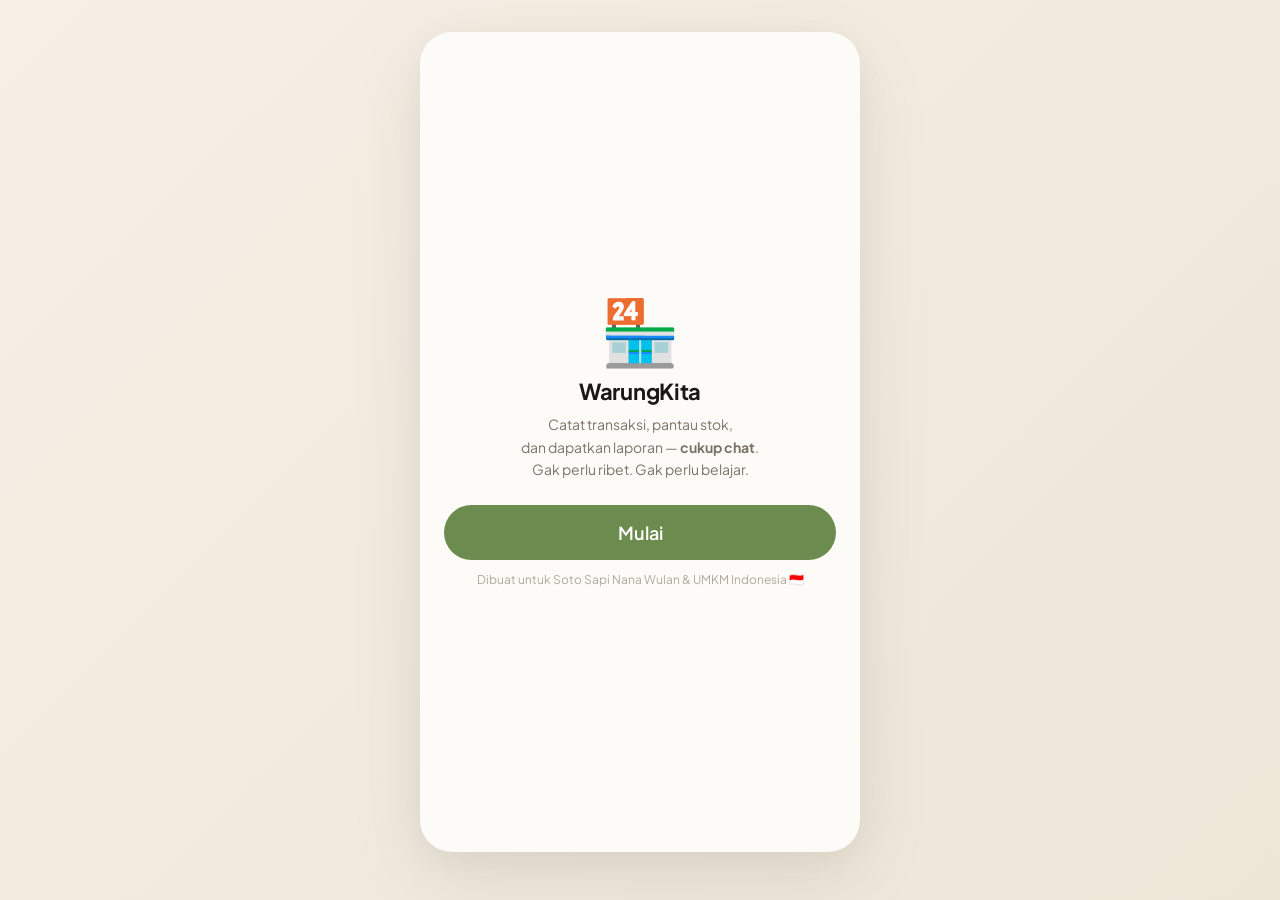
==== commit f0218637: "Refactor v3.5: split app.js (2214 lines) into 14 modular files under src/ - config.js: API_BASE, con" ====
--- a/frontend/index.html
+++ b/frontend/index.html
@@ -162,7 +162,22 @@
   <button class="install-banner-close" id="installClose" aria-label="Tutup">✕</button>
 </div>
 
-<script src="genai.js?v=2"></script>
-<script src="app.js?v=2"></script>
+<script src="genai.js?v=3"></script>
+<!-- WarungKita v3.5 Modular — load order matters (deps flow top-down) -->
+<script src="src/config.js?v=3"></script>
+<script src="src/state.js?v=3"></script>
+<script src="src/pwa.js?v=3"></script>
+<script src="src/chat.js?v=3"></script>
+<script src="src/utils.js?v=3"></script>
+<script src="src/items.js?v=3"></script>
+<script src="src/transactions.js?v=3"></script>
+<script src="src/report.js?v=3"></script>
+<script src="src/pengeluaran.js?v=3"></script>
+<script src="src/utang.js?v=3"></script>
+<script src="src/tutup.js?v=3"></script>
+<script src="src/input.js?v=3"></script>
+<script src="src/events.js?v=3"></script>
+<script src="src/helpers.js?v=3"></script>
+<!-- app.js is now just a loader doc — all logic in src/ modules -->
 </body>
 </html>
--- a/frontend/style.css
+++ b/frontend/style.css
@@ -49,13 +49,13 @@
 }
 
 /* HEADER */
-.header{background:linear-gradient(135deg,#6b8c4e,#82a566);padding:20px 20px 16px;color:#fff;flex-shrink:0;position:relative}
+.header{background:linear-gradient(135deg,#6b8c4e,#82a566);padding:clamp(10px,4.5vw,20px) clamp(8px,4vw,20px) clamp(8px,3.5vw,16px);color:#fff;flex-shrink:0;position:relative}
 .header-top{display:flex;flex-direction:column;align-items:stretch;margin-bottom:2px}
-.header-left{display:flex;align-items:center;gap:8px;flex:1;min-width:0;overflow:hidden}
-.header-title{font-size:13px;font-weight:500;opacity:0.85;letter-spacing:0.3px;white-space:nowrap;overflow:hidden;text-overflow:ellipsis;min-width:0}
+.header-left{display:flex;align-items:center;gap:6px;flex:1;min-width:0;overflow:hidden;flex-wrap:wrap}
+.header-title{font-size:clamp(10px,3.2vw,13px);font-weight:500;opacity:0.85;letter-spacing:0.3px;white-space:nowrap;overflow:hidden;text-overflow:ellipsis;min-width:0}
 .header-actions-left{display:flex;align-items:center;gap:6px;margin-top:6px;margin-bottom:2px;justify-content:flex-start}
 .header-icon-btn{
-  width:36px;height:36px;
+  width:clamp(36px,11vw,48px);height:clamp(36px,11vw,48px);
   background:rgba(255,255,255,0.2);border:1.5px solid rgba(255,255,255,0.35);border-radius:50%;
   display:flex;align-items:center;justify-content:center;
   cursor:pointer;
@@ -64,17 +64,18 @@
   flex-shrink:0;
 }
 .header-icon-btn:active{transform:scale(0.92);background:rgba(255,255,255,0.3)}
-.header-icon-btn svg{width:18px;height:18px;display:none;color:#fff;stroke-width:2.4}
-.header-icon-btn .btn-fallback{display:block;font-size:16px;line-height:1}
-.tutup-btn{padding:6px 14px;background:rgba(255,255,255,0.2);border:1.5px solid rgba(255,255,255,0.35);border-radius:16px;color:#fff;font-size:12px;font-weight:500;cursor:pointer;font-family:inherit;transition:background 0.2s;-webkit-tap-highlight-color:transparent}
+.header-icon-btn svg{width:clamp(18px,5.5vw,24px);height:clamp(18px,5.5vw,24px);display:none;color:#fff;stroke-width:2.4}
+.header-icon-btn .btn-fallback{display:block;font-size:clamp(14px,4.5vw,20px);line-height:1}
+.tutup-btn{padding:clamp(4px,1.5vw,6px) clamp(8px,3vw,14px);background:rgba(255,255,255,0.2);border:1.5px solid rgba(255,255,255,0.35);border-radius:16px;color:#fff;font-size:clamp(10px,3vw,12px);font-weight:500;cursor:pointer;font-family:inherit;transition:background 0.2s;-webkit-tap-highlight-color:transparent}
 .tutup-btn:active{background:rgba(255,255,255,0.35)}
-.warung-name{font-size:20px;font-weight:700;letter-spacing:-0.3px;line-height:1.2;overflow:hidden;text-overflow:ellipsis}
+.warung-name{font-size:clamp(14px,5.2vw,20px);font-weight:700;letter-spacing:-0.3px;line-height:1.2;overflow:hidden;text-overflow:ellipsis}
 .dot{width:7px;height:7px;background:#6fcf97;border-radius:50%;display:inline-block;box-shadow:0 0 0 2px rgba(111,207,151,0.25)}
 .dot.merah{background:#eb5757;box-shadow:0 0 0 2px rgba(235,87,87,0.25)}
+.warung-status{font-size:clamp(10px,2.8vw,13px)}
 
 /* QUICK ACTIONS */
 .quick-actions{
-  display:flex;gap:8px;padding:12px 16px;overflow-x:auto;scrollbar-width:none;
+  display:flex;gap:clamp(4px,1.5vw,8px);padding:clamp(8px,3vw,12px) clamp(8px,3.5vw,16px);overflow-x:auto;scrollbar-width:none;
   flex-shrink:0;-webkit-overflow-scrolling:touch;
   position:relative;scroll-behavior:smooth;
 }
@@ -96,69 +97,67 @@
 }
 .q-chip-chevron:active{background:var(--chip)}
 .quick-actions::-webkit-scrollbar{display:none}
-.q-chip{padding:8px 14px;background:var(--chip);border-radius:20px;font-size:12px;color:var(--ink-soft);white-space:nowrap;border:none;cursor:pointer;font-family:inherit;font-weight:500;transition:background 0.2s;-webkit-tap-highlight-color:transparent}
+.q-chip{padding:clamp(8px,2.8vw,12px) clamp(12px,3.5vw,18px);background:var(--chip);border-radius:24px;font-size:clamp(11px,3vw,14px);color:var(--ink-soft);white-space:nowrap;border:none;cursor:pointer;font-family:inherit;font-weight:500;transition:background 0.2s;-webkit-tap-highlight-color:transparent;min-height:clamp(36px,10vw,44px);display:flex;align-items:center}
 .q-chip:active{background:#e3dcd0}
 
 /* QUICK-SELL BUTTONS (stok items) */
 .quick-sell{
-  display:flex;gap:8px;padding:0 16px 8px;overflow-x:auto;scrollbar-width:none;
+  display:flex;gap:clamp(4px,1.5vw,8px);padding:0 clamp(8px,3.5vw,16px) clamp(4px,1.8vw,8px);overflow-x:auto;scrollbar-width:none;
   flex-shrink:0;-webkit-overflow-scrolling:touch;
 }
 .quick-sell::-webkit-scrollbar{display:none}
 .qs-btn{
-  padding:10px 16px;background:#fff;border:1.5px solid var(--sage);border-radius:24px;
-  font-size:13px;font-weight:600;color:var(--sage);white-space:nowrap;
+  padding:clamp(10px,3vw,14px) clamp(14px,4vw,20px);background:#fff;border:1.5px solid var(--sage);border-radius:24px;
+  font-size:clamp(12px,3.2vw,15px);font-weight:600;color:var(--sage);white-space:nowrap;
   cursor:pointer;font-family:inherit;transition:all 0.15s;
-  -webkit-tap-highlight-color:transparent;flex-shrink:0;
+  -webkit-tap-highlight-color:transparent;flex-shrink:0;min-height:clamp(40px,11vw,48px);display:flex;align-items:center;
 }
 .qs-btn:active{background:var(--sage);color:#fff;transform:scale(0.96)}
 
 /* CHAT AREA */
-.chat-area{flex:1;overflow-y:auto;padding:12px 16px;scroll-behavior:smooth;-webkit-overflow-scrolling:touch}
+.chat-area{flex:1;overflow-y:auto;padding:clamp(8px,3vw,12px) clamp(8px,3.5vw,16px);scroll-behavior:smooth;-webkit-overflow-scrolling:touch}
 .chat-area::-webkit-scrollbar{width:0}
-.date-label{text-align:center;font-size:11px;color:#b0a89a;margin-bottom:12px;font-weight:500}
+.date-label{text-align:center;font-size:clamp(9px,2.5vw,11px);color:#b0a89a;margin-bottom:clamp(6px,2vw,12px);font-weight:500}
 
 /* MESSAGES */
-.msg-row{display:flex;margin-bottom:10px}
+.msg-row{display:flex;margin-bottom:clamp(6px,2vw,10px)}
 .msg-row.in{justify-content:flex-start}
 .msg-row.out{justify-content:flex-end}
-.msg{max-width:85%;padding:11px 15px;border-radius:20px;font-size:14px;line-height:1.5;position:relative;word-break:break-word;overflow-wrap:break-word}
+.msg{max-width:85%;padding:clamp(8px,2.5vw,11px) clamp(10px,3vw,15px);border-radius:20px;font-size:clamp(11px,3.2vw,14px);line-height:1.5;position:relative;word-break:break-word;overflow-wrap:break-word}
 .msg.in{background:#f0ede6;color:var(--ink);border-bottom-left-radius:6px}
 .msg.out{background:var(--sage);color:#fff;border-bottom-right-radius:6px}
-.msg-time{font-size:10px;color:inherit;opacity:0.55;text-align:right;margin-top:3px}
+.msg-time{font-size:clamp(8px,2.2vw,10px);color:inherit;opacity:0.55;text-align:right;margin-top:3px}
 .msg.out .msg-time{color:rgba(255,255,255,0.7)}
 .msg.in .msg-time{color:#8b8b8b}
 .msg.bot{background:#fff;border:1.5px solid var(--line);border-bottom-left-radius:6px;box-shadow:0 2px 8px rgba(0,0,0,0.03)}
-.msg.bot .bot-name{font-weight:600;color:var(--sage);font-size:12px;margin-bottom:3px}
-.check-green{display:inline-block;width:14px;height:14px;background:var(--green);border-radius:50%;color:#fff;font-size:9px;text-align:center;line-height:14px;margin-left:4px;vertical-align:middle}
+.msg.bot .bot-name{font-weight:600;color:var(--sage);font-size:clamp(10px,2.8vw,12px);margin-bottom:3px}
+.check-green{display:inline-block;width:clamp(11px,3vw,14px);height:clamp(11px,3vw,14px);background:var(--green);border-radius:50%;color:#fff;font-size:9px;text-align:center;line-height:14px;margin-left:4px;vertical-align:middle}
 
 /* BUTTONS IN CHAT */
-.chat-btns{display:flex;gap:8px;margin-top:8px;flex-wrap:wrap}
-.ok-btn{padding:6px 18px;background:var(--sage);color:#fff;border-radius:20px;font-size:13px;font-weight:500;border:none;cursor:pointer;font-family:inherit;-webkit-tap-highlight-color:transparent}
-.ok-btn:active{transform:scale(0.95)}
-.koreksi-btn{padding:6px 14px;background:transparent;color:var(--sage);border-radius:20px;font-size:13px;font-weight:500;border:1.5px solid #d4cdbe;cursor:pointer;font-family:inherit;-webkit-tap-highlight-color:transparent}
+.chat-btns{display:flex;gap:clamp(4px,1.5vw,8px);margin-top:clamp(6px,2vw,8px);flex-wrap:wrap}
+.ok-btn{padding:clamp(8px,2.8vw,12px) clamp(16px,4.5vw,22px);background:var(--sage);color:#fff;border-radius:24px;font-size:clamp(12px,3.2vw,15px);font-weight:500;border:none;cursor:pointer;font-family:inherit;-webkit-tap-highlight-color:transparent;min-height:clamp(40px,11vw,48px);display:flex;align-items:center;justify-content:center}
+.koreksi-btn{padding:clamp(8px,2.8vw,10px) clamp(14px,4vw,18px);background:transparent;color:var(--sage);border-radius:24px;font-size:clamp(12px,3.2vw,15px);font-weight:500;border:1.5px solid #d4cdbe;cursor:pointer;font-family:inherit;-webkit-tap-highlight-color:transparent;min-height:clamp(40px,11vw,48px);display:flex;align-items:center;justify-content:center}
 .koreksi-btn:active{transform:scale(0.95)}
 
 /* INPUT BAR */
-.input-bar{padding:10px 16px calc(18px + env(safe-area-inset-bottom));display:flex;gap:8px;align-items:center;flex-shrink:0;background:var(--bg);border-top:1px solid var(--line)}
-.input-field{flex:1;min-width:0;padding:12px 18px;border:1.5px solid var(--line);border-radius:24px;font-family:inherit;font-size:14px;background:#fff;color:var(--ink);outline:none;transition:border 0.2s}
+.input-bar{padding:clamp(6px,2vw,10px) clamp(8px,3.5vw,16px) calc(clamp(10px,3vw,18px) + env(safe-area-inset-bottom));display:flex;gap:clamp(4px,1.5vw,8px);align-items:center;flex-shrink:0;background:var(--bg);border-top:1px solid var(--line)}
+.input-field{flex:1;min-width:0;padding:clamp(8px,2.8vw,12px) clamp(10px,3vw,18px);border:1.5px solid var(--line);border-radius:24px;font-family:inherit;font-size:clamp(11px,3.2vw,14px);background:#fff;color:var(--ink);outline:none;transition:border 0.2s}
 .input-field:focus{border-color:var(--sage)}
 .input-field::placeholder{color:#c4bdb0}
-.send-btn{width:46px;height:46px;background:var(--sage);border-radius:50%;border:none;color:#fff;font-size:18px;cursor:pointer;display:flex;align-items:center;justify-content:center;flex-shrink:0;transition:transform 0.15s;-webkit-tap-highlight-color:transparent}
+.send-btn{width:clamp(44px,12vw,54px);height:clamp(44px,12vw,54px);background:var(--sage);border-radius:50%;border:none;color:#fff;font-size:clamp(16px,4.5vw,20px);cursor:pointer;display:flex;align-items:center;justify-content:center;flex-shrink:0;transition:transform 0.15s;-webkit-tap-highlight-color:transparent}
 .send-btn:active{transform:scale(0.9)}
 .send-btn:disabled{background:#d4cdbe;cursor:not-allowed}
 
 /* ONBOARDING */
-.onboarding{display:none;padding:32px 24px;text-align:center;flex:1;justify-content:center;flex-direction:column}
+.onboarding{display:none;padding:clamp(20px,6vw,32px) clamp(16px,5vw,24px);text-align:center;flex:1;justify-content:center;flex-direction:column}
 .onboarding.active{display:flex}
-.onboard-icon{font-size:64px;margin-bottom:16px;line-height:1}
-.onboard-icon img{width:96px;height:96px;display:block;margin:0 auto 16px}
-.onboard-title{font-size:22px;font-weight:700;color:var(--ink);margin-bottom:8px;letter-spacing:-0.3px}
-.onboard-desc{font-size:14px;color:#7a7468;line-height:1.6;margin-bottom:24px}
-.start-btn{padding:14px 40px;background:var(--sage);color:#fff;border:none;border-radius:28px;font-size:16px;font-weight:600;cursor:pointer;font-family:inherit;transition:transform 0.2s;-webkit-tap-highlight-color:transparent}
-.start-btn:active{transform:scale(0.96)}
-.tagline{font-size:12px;color:#b0a89a;margin-top:12px}
-.setup-input{width:100%;padding:14px 18px;border:1.5px solid var(--line);border-radius:16px;font-family:inherit;font-size:16px;background:#fff;color:var(--ink);outline:none;text-align:center;transition:border 0.2s}
+.onboard-icon{font-size:clamp(40px,15vw,64px);margin-bottom:clamp(10px,3vw,16px);line-height:1}
+.onboard-icon img{width:clamp(64px,20vw,96px);height:clamp(64px,20vw,96px);display:block;margin:0 auto clamp(10px,3vw,16px)}
+.onboard-title{font-size:clamp(16px,5.5vw,22px);font-weight:700;color:var(--ink);margin-bottom:8px;letter-spacing:-0.3px}
+.onboard-desc{font-size:clamp(11px,3.2vw,14px);color:#7a7468;line-height:1.6;margin-bottom:clamp(16px,4vw,24px)}
+.start-btn{padding:clamp(12px,4vw,16px) clamp(32px,10vw,48px);background:var(--sage);color:#fff;border:none;border-radius:28px;font-size:clamp(14px,4.2vw,18px);font-weight:600;cursor:pointer;font-family:inherit;transition:transform 0.2s;-webkit-tap-highlight-color:transparent;min-height:clamp(44px,12vw,52px)}
+.tagline{font-size:clamp(9px,2.5vw,12px);color:#b0a89a;margin-top:clamp(8px,2.5vw,12px)}
+.setup-input{width:100%;padding:clamp(10px,3.5vw,14px) clamp(12px,4vw,18px);border:1.5px solid var(--line);border-radius:16px;font-family:inherit;font-size:clamp(13px,4vw,16px);background:#fff;color:var(--ink);outline:none;text-align:center;transition:border 0.2s}
 .setup-input:focus{border-color:var(--sage)}
 .main-chat{display:none;flex:1;flex-direction:column;overflow:hidden}
 .main-chat.active{display:flex}
@@ -166,22 +165,22 @@
 /* MODALS */
 .modal-overlay{display:none;position:fixed;top:0;left:0;right:0;bottom:0;background:rgba(0,0,0,0.45);z-index:100;justify-content:center;align-items:center;padding:24px}
 .modal-overlay.active{display:flex}
-.modal-box{background:var(--bg);border-radius:24px;padding:28px 24px 20px;max-width:360px;width:100%;text-align:center;box-shadow:0 24px 80px rgba(0,0,0,0.15);animation:modalIn 0.25s ease;max-height:85vh;overflow-y:auto}
+.modal-box{background:var(--bg);border-radius:24px;padding:clamp(20px,5vw,28px) clamp(16px,4vw,24px) clamp(14px,3.5vw,20px);max-width:360px;width:100%;text-align:center;box-shadow:0 24px 80px rgba(0,0,0,0.15);animation:modalIn 0.25s ease;max-height:85vh;overflow-y:auto}
 @keyframes modalIn{from{transform:scale(0.94);opacity:0}to{transform:scale(1);opacity:1}}
-.modal-icon{font-size:48px;margin-bottom:12px}
-.modal-title{font-size:18px;font-weight:700;color:var(--ink);margin-bottom:6px}
-.modal-desc{font-size:14px;color:#7a7468;line-height:1.5;margin-bottom:20px}
-.modal-actions{display:flex;gap:10px;justify-content:center;flex-wrap:wrap}
-.modal-btn{padding:12px 24px;border-radius:24px;font-size:15px;font-weight:600;border:none;cursor:pointer;font-family:inherit;min-width:120px;transition:transform 0.2s;-webkit-tap-highlight-color:transparent}
+.modal-icon{font-size:clamp(32px,8vw,48px);margin-bottom:clamp(8px,2vw,12px)}
+.modal-title{font-size:clamp(15px,4vw,18px);font-weight:700;color:var(--ink);margin-bottom:6px}
+.modal-desc{font-size:clamp(12px,3.2vw,14px);color:#7a7468;line-height:1.5;margin-bottom:clamp(14px,3.5vw,20px)}
+.modal-actions{display:flex;gap:clamp(6px,2vw,10px);justify-content:center;flex-wrap:wrap}
+.modal-btn{padding:clamp(12px,3.5vw,16px) clamp(24px,6vw,32px);border-radius:24px;font-size:clamp(14px,3.8vw,16px);font-weight:600;border:none;cursor:pointer;font-family:inherit;min-width:clamp(100px,28vw,140px);transition:transform 0.2s;-webkit-tap-highlight-color:transparent;min-height:clamp(44px,12vw,52px)}
 .modal-btn:active{transform:scale(0.96)}
 .modal-btn.primary{background:var(--sage);color:#fff}
 .modal-btn.secondary{background:var(--chip);color:var(--ink-soft)}
 .modal-btn.green{background:var(--green);color:var(--ink)}
 
 /* REKAP TABLE */
-.rekap-card{background:#f8f6f1;border-radius:16px;padding:12px 16px;text-align:left}
-.r-line{display:flex;justify-content:space-between;font-size:13px;padding:3px 0;gap:8px}
-.r-lbl{color:var(--ink-soft);flex:1}
+.rekap-card{background:#f8f6f1;border-radius:16px;padding:clamp(8px,2.5vw,12px) clamp(10px,3vw,16px);text-align:left}
+.r-line{display:flex;justify-content:space-between;font-size:clamp(10px,2.8vw,13px);padding:3px 0;gap:6px}
+.r-lbl{color:var(--ink-soft);flex:1;min-width:0}
 .r-val{font-weight:600;color:var(--ink);text-align:right;white-space:nowrap}
 .r-untung .r-lbl,.r-untung .r-val{color:#2f7d4f;font-weight:700}
 .rekap-divider{height:1px;background:var(--line);margin:6px 0}
@@ -195,18 +194,18 @@
 .progress-label{font-size:11px;color:var(--ink-soft);margin-top:3px;text-align:right}
 
 /* RIWAYAT ITEM */
-.riwayat-item{background:#fff;border:1px solid var(--line);border-radius:12px;padding:8px 10px;margin:6px 0;font-size:12px}
-.riwayat-id{font-size:11px;color:#b0a89a;margin-bottom:3px;font-weight:500}
+.riwayat-item{background:#fff;border:1px solid var(--line);border-radius:12px;padding:clamp(6px,1.8vw,8px) clamp(8px,2.5vw,10px);margin:6px 0;font-size:clamp(10px,2.8vw,12px)}
+.riwayat-id{font-size:clamp(9px,2.5vw,11px);color:#b0a89a;margin-bottom:3px;font-weight:500}
 .riwayat-line{color:var(--ink-soft);line-height:1.6}
 .riwayat-total{color:var(--ink);margin-top:3px;padding-top:3px;border-top:1px dashed var(--line)}
 
 /* CLOSED OVERLAY */
 .closed-overlay{display:none;position:absolute;top:0;left:0;right:0;bottom:0;background:rgba(0,0,0,0.65);z-index:50;backdrop-filter:blur(4px);justify-content:center;align-items:center;flex-direction:column;padding:32px;color:#fff;text-align:center;border-radius:var(--radius)}
 .closed-overlay.active{display:flex}
-.closed-icon{font-size:56px;margin-bottom:16px;opacity:0.9}
-.closed-title{font-size:20px;font-weight:700;margin-bottom:4px}
-.closed-desc{font-size:14px;opacity:0.8;line-height:1.5;margin-bottom:20px}
-.buka-btn{padding:14px 40px;background:var(--green);color:var(--ink);border:none;border-radius:28px;font-size:16px;font-weight:700;cursor:pointer;font-family:inherit;transition:transform 0.2s;-webkit-tap-highlight-color:transparent}
+.closed-icon{font-size:clamp(36px,12vw,56px);margin-bottom:clamp(10px,3vw,16px);opacity:0.9}
+.closed-title{font-size:clamp(16px,4.5vw,20px);font-weight:700;margin-bottom:4px}
+.closed-desc{font-size:clamp(11px,3vw,14px);opacity:0.8;line-height:1.5;margin-bottom:clamp(14px,3.5vw,20px)}
+.buka-btn{padding:clamp(10px,3.5vw,14px) clamp(28px,9vw,40px);background:var(--green);color:var(--ink);border:none;border-radius:28px;font-size:clamp(13px,4vw,16px);font-weight:700;cursor:pointer;font-family:inherit;transition:transform 0.2s;-webkit-tap-highlight-color:transparent}
 .buka-btn:active{transform:scale(0.96)}
 
 /* PWA INSTALL BANNER */
@@ -236,36 +235,48 @@
   .phone{border-radius:0;height:100dvh;height:100vh;box-shadow:none}
   .closed-overlay{border-radius:0}
 }
-@media(max-width:380px){
-  /* Small phones — squeeze padding + font sizes */
-  .header{padding:16px 14px 12px}
-  .header-title{font-size:12px}
-  .warung-name{font-size:18px}
-  .warung-status{font-size:12px}
-  .header-icon-btn{width:32px;height:32px}
-  .header-icon-btn svg{width:16px;height:16px}
-  .tutup-btn{padding:5px 10px;font-size:11px}
-  .quick-actions{padding:10px 12px}
-  .q-chip{padding:7px 12px;font-size:11px}
-  .chat-area{padding:10px 12px}
-  .msg{font-size:13px;padding:10px 13px}
-  .input-bar{padding:8px 12px calc(14px + env(safe-area-inset-bottom));gap:6px}
-  .input-field{padding:10px 14px;font-size:13px}
-  .send-btn{width:42px;height:42px;font-size:16px}
-  .modal-box{padding:24px 18px 16px}
-  .modal-title{font-size:16px}
-  .modal-desc{font-size:13px}
-  .modal-btn{padding:10px 20px;font-size:14px;min-width:100px}
-}
-@media(max-width:320px){
-  /* iPhone SE / very small */
-  .onboard-icon{font-size:48px}
-  .onboard-title{font-size:18px}
-  .onboard-desc{font-size:13px}
-  .start-btn{padding:12px 32px;font-size:14px}
-  .warung-name{font-size:16px}
-  .header-icon-btn{width:30px;height:30px}
-  .header-icon-btn svg{width:15px;height:15px}
+/* Ultra-tiny screens (foldable cover screen, old feature phones) */
+@media(max-width:280px){
+  .header{padding:8px 6px 6px}
+  .header-left{gap:4px}
+  .header-title{font-size:9px}
+  .warung-name{font-size:13px}
+  .warung-status{font-size:9px}
+  .tutup-btn{padding:3px 6px;font-size:9px;border-radius:12px}
+  .header-icon-btn{width:24px;height:24px;border-width:1px}
+  .header-icon-btn .btn-fallback{font-size:10px}
+  .quick-actions{padding:6px 6px;gap:3px}
+  .q-chip{padding:4px 6px;font-size:8px;border-radius:14px}
+  .quick-sell{padding:0 6px 4px;gap:3px}
+  .qs-btn{padding:5px 7px;font-size:9px;border-radius:16px;border-width:1px}
+  .chat-area{padding:6px 6px}
+  .msg{font-size:10px;padding:6px 8px;max-width:90%;border-radius:14px}
+  .msg-time{font-size:7px}
+  .msg.bot .bot-name{font-size:9px}
+  .input-bar{padding:4px 6px calc(8px + env(safe-area-inset-bottom));gap:3px}
+  .input-field{padding:6px 8px;font-size:10px;border-radius:16px;border-width:1px}
+  .send-btn{width:30px;height:30px;font-size:11px;border-radius:50%}
+  .onboarding{padding:12px 8px}
+  .onboard-icon{font-size:32px;margin-bottom:6px}
+  .onboard-title{font-size:14px}
+  .onboard-desc{font-size:10px;margin-bottom:12px}
+  .start-btn{padding:8px 20px;font-size:11px;border-radius:20px}
+  .tagline{font-size:8px}
+  .setup-input{padding:8px 10px;font-size:11px;border-radius:12px}
+  .modal-overlay{padding:8px}
+  .modal-box{padding:14px 10px 10px;max-width:100%;border-radius:16px}
+  .modal-icon{font-size:24px;margin-bottom:6px}
+  .modal-title{font-size:13px}
+  .modal-desc{font-size:10px;margin-bottom:10px}
+  .modal-btn{padding:7px 12px;font-size:11px;min-width:70px;border-radius:16px}
+  .rekap-card{padding:6px 8px;border-radius:10px}
+  .r-line{font-size:9px;gap:4px}
+  .riwayat-item{padding:5px 6px;font-size:9px;border-radius:8px}
+  .riwayat-id{font-size:8px}
+  .closed-icon{font-size:28px;margin-bottom:6px}
+  .closed-title{font-size:13px}
+  .closed-desc{font-size:9px;margin-bottom:10px}
+  .buka-btn{padding:8px 20px;font-size:11px;border-radius:20px}
 }
 @media(max-height:600px){
   /* Short screens (landscape phone) */
